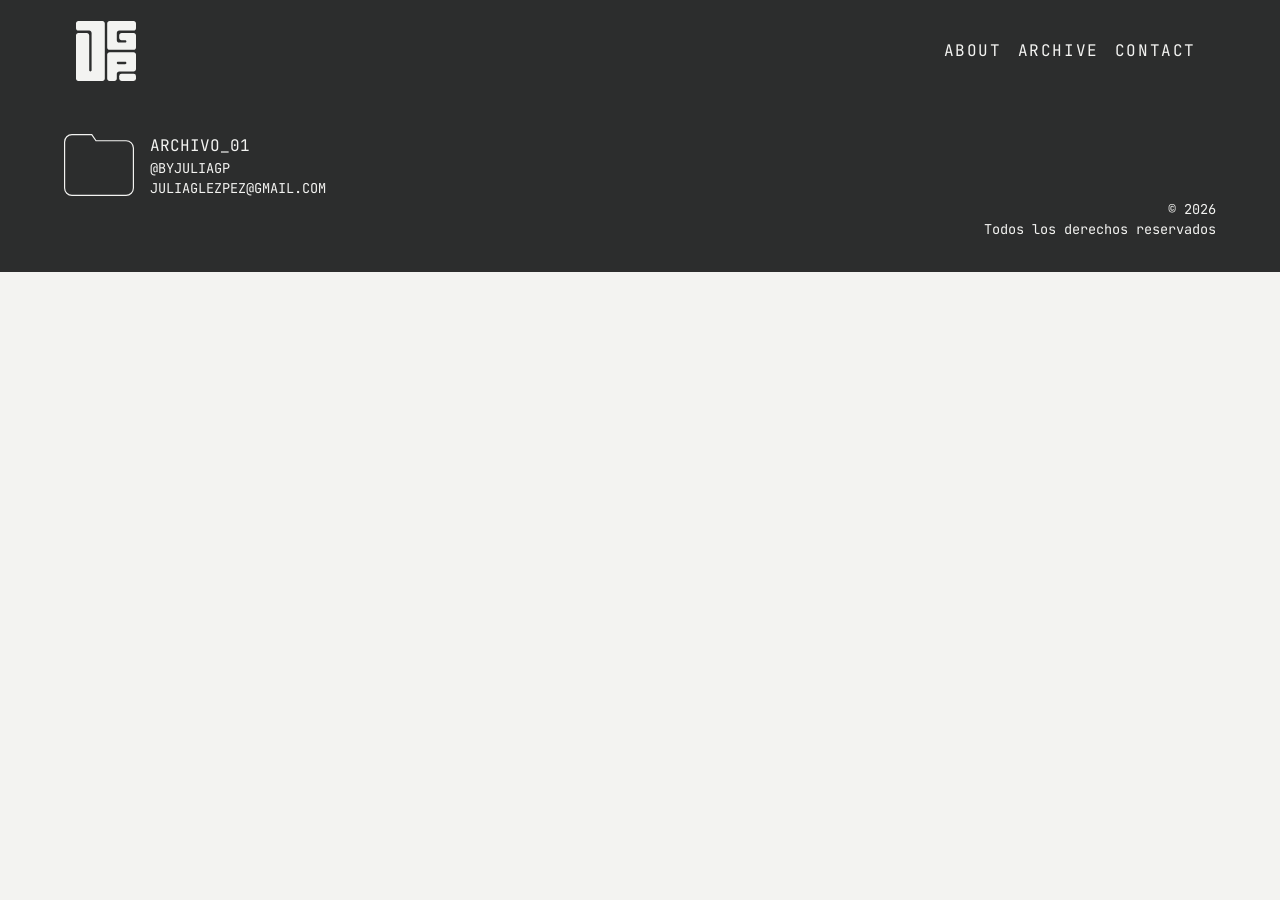
==== Airstream.html @ 1e3fc36c "Desarrollo de la página de detalle de proyecto y creación de plantilla reutilizable Diseño e impleme" ====
<!doctype html>
<html lang="en">
  <head>
    <meta charset="UTF-8" />
    <meta name="viewport" content="width=device-width, initial-scale=1.0" />
    <title>Arc | INTERIORES</title>
    <link
      href="https://cdn.jsdelivr.net/npm/bootstrap@5.3.8/dist/css/bootstrap.min.css"
      rel="stylesheet"
    />
    <link rel="preconnect" href="https://fonts.googleapis.com" />
    <link rel="preconnect" href="https://fonts.gstatic.com" crossorigin />
    <link
      href="https://fonts.googleapis.com/css2?family=JetBrains+Mono:ital,wght@0,100..800;1,100..800&family=Special+Gothic+Condensed+One&display=swap"
      rel="stylesheet"
    />
    <link rel="stylesheet" href="/css/style.css" />
    <script src="js/script.js" defer></script>
  </head>
  <body>
    <header>
      <nav class="navbar navbar-expand-lg navbar-dark portfolio__navbar">
        <div class="container-fluid">
          <a href="index.html" class="navbar-brand portfolio__navbar-logo">
            <img src="img/logos/monograma_blanco.svg" alt="Logo JGP" />
          </a>

          <button
            class="navbar-toggler"
            type="button"
            data-bs-toggle="collapse"
            data-bs-target="#portfolioMenu"
          >
            <span class="navbar-toggler-icon"></span>
          </button>

          <div class="collapse navbar-collapse" id="portfolioMenu">
            <ul class="navbar-nav ms-auto">
              <li class="nav-item">
                <a href="#about" class="nav-link"> About </a>
              </li>

              <li class="nav-item">
                <a href="#archive" class="nav-link"> Archive </a>
              </li>

              <li class="nav-item">
                <a href="#contact" class="nav-link"> Contact </a>
              </li>
            </ul>
          </div>
        </div>
      </nav>
    </header>
    <main></main>
    <footer>
      <div class="footer">
        <div class="footer__marca">
          <img src="img/logos/SVG/folder-borde.svg" alt="Archivo" />

          <div class="footer__texto">
            <p class="footer__nombre">ARCHIVO_01</p>

            <p class="footer__descripcion">
              @byjuliagp
              <br />
              juliaglezpez@gmail.com
            </p>
          </div>
        </div>

        <div class="footer__legal">
          <p>© 2026</p>
          <p>Todos los derechos reservados</p>
        </div>
      </div>
    </footer>
  </body>
</html>
---- css/style.css ----
/*VARIABLES*/
@import url("variables.css");

/*COMPONENTES*/
@import url("componentes/botones.css");
@import url("componentes/card.css");
@import url("componentes/footer.css");
@import url("componentes/navbar.css");

@import url("categorias.css");
@import url("proyectos.css");

body {
  background-color: var(--color-fondo);
  overflow-x: hidden;
}

/*HERO*/
.hero {
  min-height: 100vh;
  padding: var(--pm-l) var(--pm-xl);
  background-color: var(--color-fondo);
  border-radius: var(--radius);
}

.hero__header {
  display: grid;
  grid-template-columns: 3fr 1fr;
  gap: 2rem;
  position: relative;
  z-index: 2;
}

.hero__watermark {
  position: absolute;
  right: -50px;
  bottom: -50px;
  z-index: 0;
}

.hero__watermark img {
  width: 700px;
  opacity: 0.05;
}

.hero__info {
  position: relative;
  display: flex;
  flex-direction: column;
  padding: var(--pm-xl);
  position: relative;
  overflow: hidden;
}

.hero__label {
  font-family: var(--typo-texto);
  font-size: var(--tf-detalle);
  text-transform: uppercase;
  margin-bottom: var(--pm-m);
}

.hero__title {
  font-family: var(--typo-titulo);
  font-size: var(--tf-hero);
  line-height: 0.9;
  padding-bottom: var(--pm-l);
  margin-bottom: var(--pm-s);
  text-transform: uppercase;
  border-bottom: var(--border);
}

.hero__description {
  padding-top: var(--pm-m);
  width: 60%;
}

.hero__description p {
  font-family: var(--typo-texto);
  text-transform: uppercase;
}

.hero__explore {
  margin-top: var(--pm-xl);
  font-family: var(--typo-texto);
  text-transform: uppercase;
  letter-spacing: 0.08em;
}

.hero__metadata {
  margin-top: var(--pm-xl);
  display: flex;
  flex-direction: column;
  gap: var(--pm-xl);
  font-family: var(--typo-texto);
}

.hero__metadata span {
  display: block;
  margin-bottom: 0.5rem;
  opacity: 0.6;
  text-transform: uppercase;
  font-size: 0.75rem;
}

.hero__metadata p {
  margin: 0;
  font-size: 0.9rem;
}

.hero__visual {
  display: flex;
  flex-direction: column;
  gap: var(--pm-m);
  padding: var(--pm-xl);
}

.hero__folder {
  padding: 0;
  border-radius: var(--radius);
  display: flex;
  align-items: center;
  justify-content: center;
}

.hero__folder img {
  width: 100%;
  display: block;
  border-radius: var(--radius);
}

.hero__cta {
  display: grid;
  grid-template-columns: 1fr 1fr;
  gap: var(--pm-m);
  margin-top: var(--pm-s);
}

.hero__cta a {
  display: flex;
  flex-direction: column;
  justify-content: space-between;
  min-height: 120px;
  padding: var(--pm-l);
  border-radius: var(--radius);
  text-decoration: none;
  color: var(--color-fondo);
  font-family: var(--typo-texto);
  transition: var(--animacion);
}

.hero__cta a:first-child {
  background-color: var(--color-producto);
}

.hero__cta a:last-child {
  background-color: var(--color-interiores);
}

/*ABOUT*/
/*=================
    ABOUT
=================*/

.about {
  padding: var(--pm-xl);
  background-color: var(--color-oscuro);
}

.about__card {
  background-color: var(--color-acento);
  border-radius: var(--radius);
  padding: var(--pm-l);
}

.about__card .row {
  background-color: var(--color-fondo);
  border-radius: var(--radius);
  min-height: 300px;
}

.about__content {
  padding: var(--pm-l);
}

.about__title {
  font-family: var(--typo-titulo);
  font-size: var(--tf-titulo);
  text-transform: uppercase;
  margin-bottom: var(--pm-l);
}

.about__text {
  max-width: 350px;
  font-family: var(--typo-texto);
  line-height: var(--lh-body);
  padding-bottom: var(--pm-m);
  padding-top: var(--pm-m);
  border-bottom: var(--border);
  border-top: var(--border);
}

.about__logo {
  height: 100%;
  display: flex;
  align-items: center;
  padding: 0;
  justify-content: flex-end;

  padding-left: var(--pm-m);
}

.about__logo img {
  width: 35%;
  max-width: none;
}

/*CATEGORÍAS*/
.proyectos {
  padding: var(--pm-xl);
  background-color: var(--color-oscuro);
}

.proyectos__cabecera {
  display: flex;
  justify-content: space-between;
  align-items: center;
  margin-bottom: var(--pm-l);
}

.proyectos__titulo {
  font-family: var(--typo-titulo);
  font-size: var(--tf-titulo);
  color: var(--color-fondo);
  text-transform: uppercase;
  margin: 0;
}

.proyectos__etiqueta {
  font-family: var(--typo-texto);
  font-size: var(--tf-texto);
  color: var(--color-fondo);
  text-transform: uppercase;
  margin: 0;
}

.proyectos__banner {
  border-radius: var(--radius);
  padding: var(--pm-l);
  margin-bottom: var(--pm-m);
}

.proyectos__banner--grafico {
  background-color: var(--color-grafico);
}

.proyectos__banner--producto {
  background-color: var(--color-producto);
}

.proyectos__banner--interiores {
  background-color: var(--color-interiores);
}
.proyectos__contenido {
  color: var(--color-fondo);
}

.proyectos__nombre {
  font-family: var(--typo-titulo);
  font-size: var(--tf-titulo);
  text-transform: uppercase;
  margin-bottom: var(--pm-m);
}

.proyectos__linea {
  width: 250px;
  height: 2px;
  background-color: var(--color-fondo);
  margin-bottom: var(--pm-m);
}

.proyectos__descripcion {
  font-family: var(--typo-texto);
  max-width: 320px;
  margin: 0;
}

.proyectos__cta {
  display: flex;
  align-items: center;
  justify-content: space-between;
  min-height: 120px;
  padding: var(--pm-l);
  background-color: var(--color-fondo);
  border-radius: var(--radius);
  text-decoration: none;
  color: var(--color-oscuro);
  font-family: var(--typo-texto);
  transition: var(--animacion);
}

.proyectos__cta:hover {
  transform: translateY(-2px);
}

/*CONTACTO*/
.contacto {
  padding: var(--pm-xl);
  background-color: var(--color-oscuro);
}

.contacto__marco {
  background-color: var(--color-acento);
  border-radius: var(--radius);
  padding: 1rem;
}

.contacto__contenido {
  background-color: var(--color-fondo);
  border-radius: var(--radius);
  padding: var(--pm-2xl);
}

.contacto__titulo {
  font-family: var(--typo-titulo);
  font-size: var(--tf-titulo);
  text-transform: uppercase;
  margin-bottom: var(--pm-l);
}

.contacto__linea {
  width: 250px;
  height: 2px;
  background-color: var(--color-oscuro);
  margin-bottom: var(--pm-l);
}

.contacto__texto {
  font-family: var(--typo-texto);
  max-width: 350px;
}

.contacto__label {
  font-family: var(--typo-texto);
  text-transform: uppercase;
}

.contacto__input {
  border: none;
  border-bottom: var(--border);
  border-radius: 0;
  background: transparent;
  font-family: var(--typo-texto);
}

.contacto__input:focus {
  box-shadow: none;
  background: transparent;
}

.contacto__boton {
  border: var(--border);
  border-radius: var(--radius);
  background: transparent;
  padding: 1rem 2rem;
  font-family: var(--typo-texto);
}
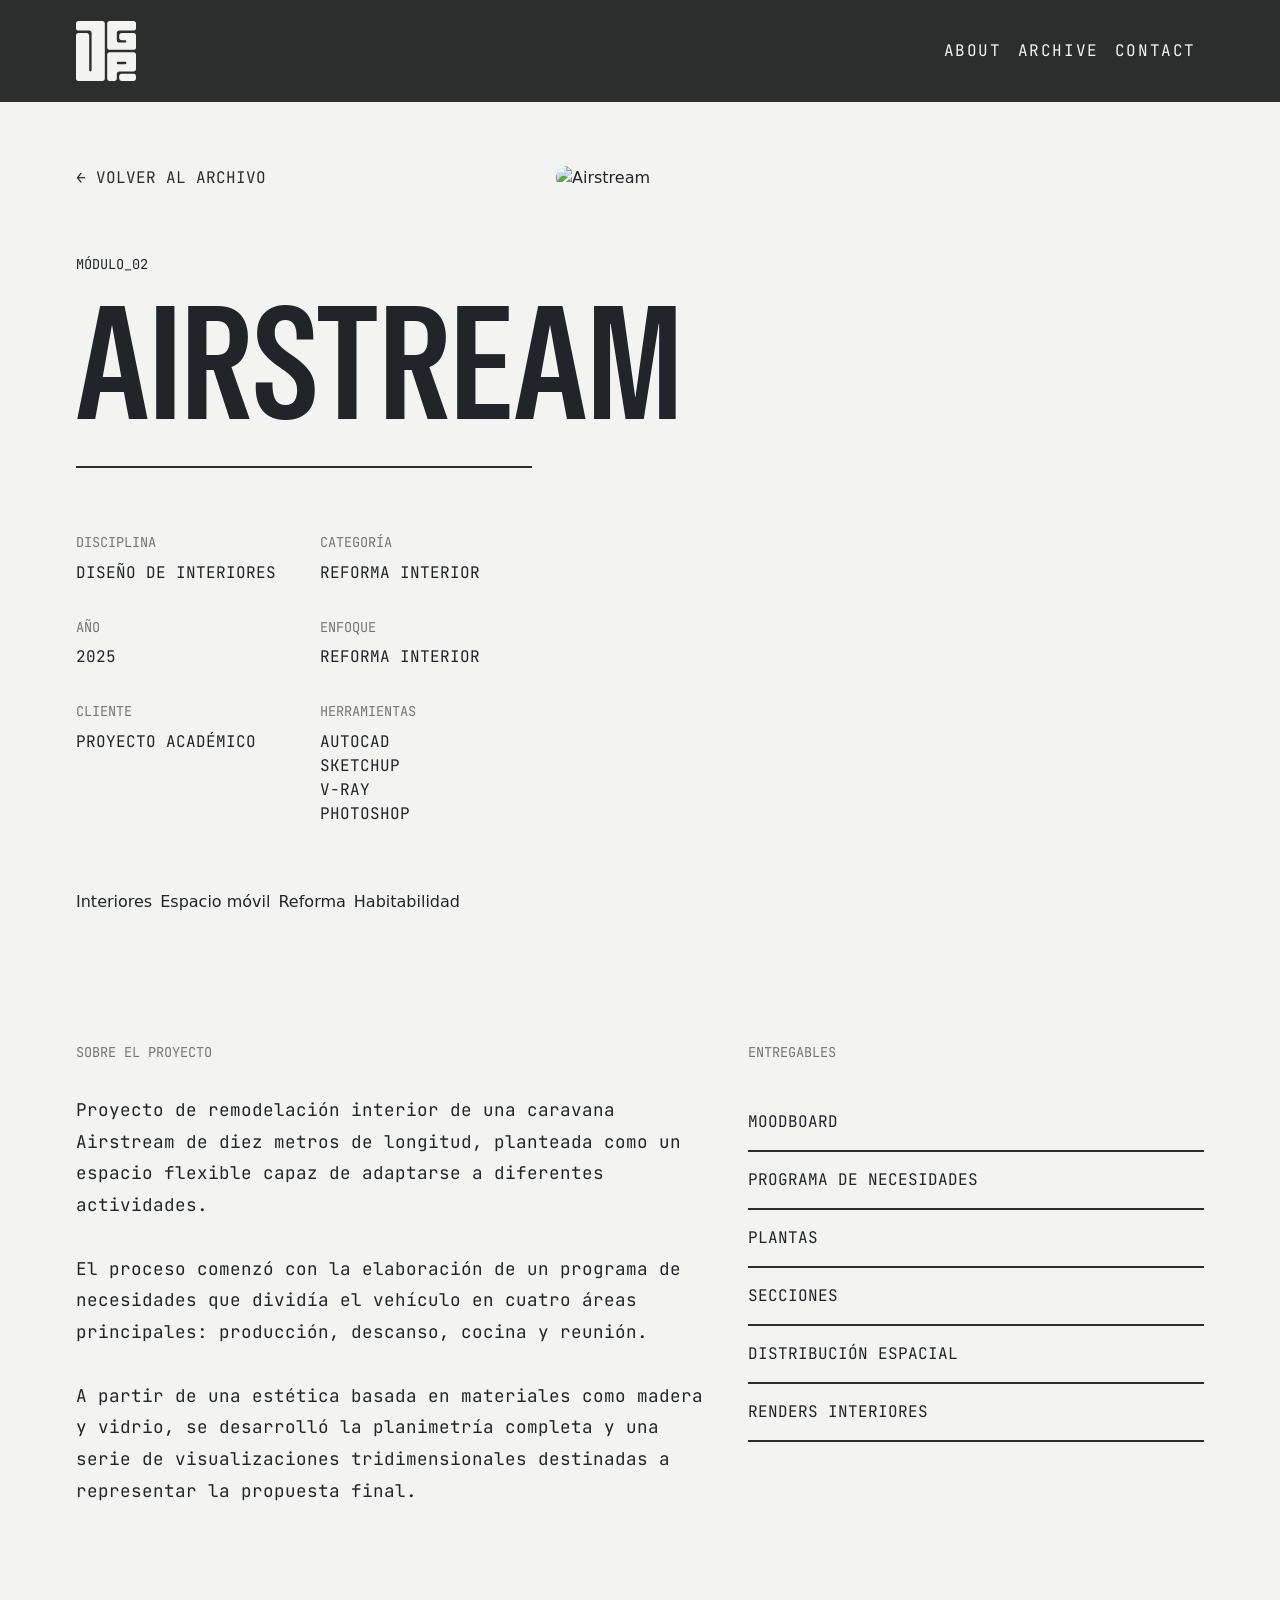
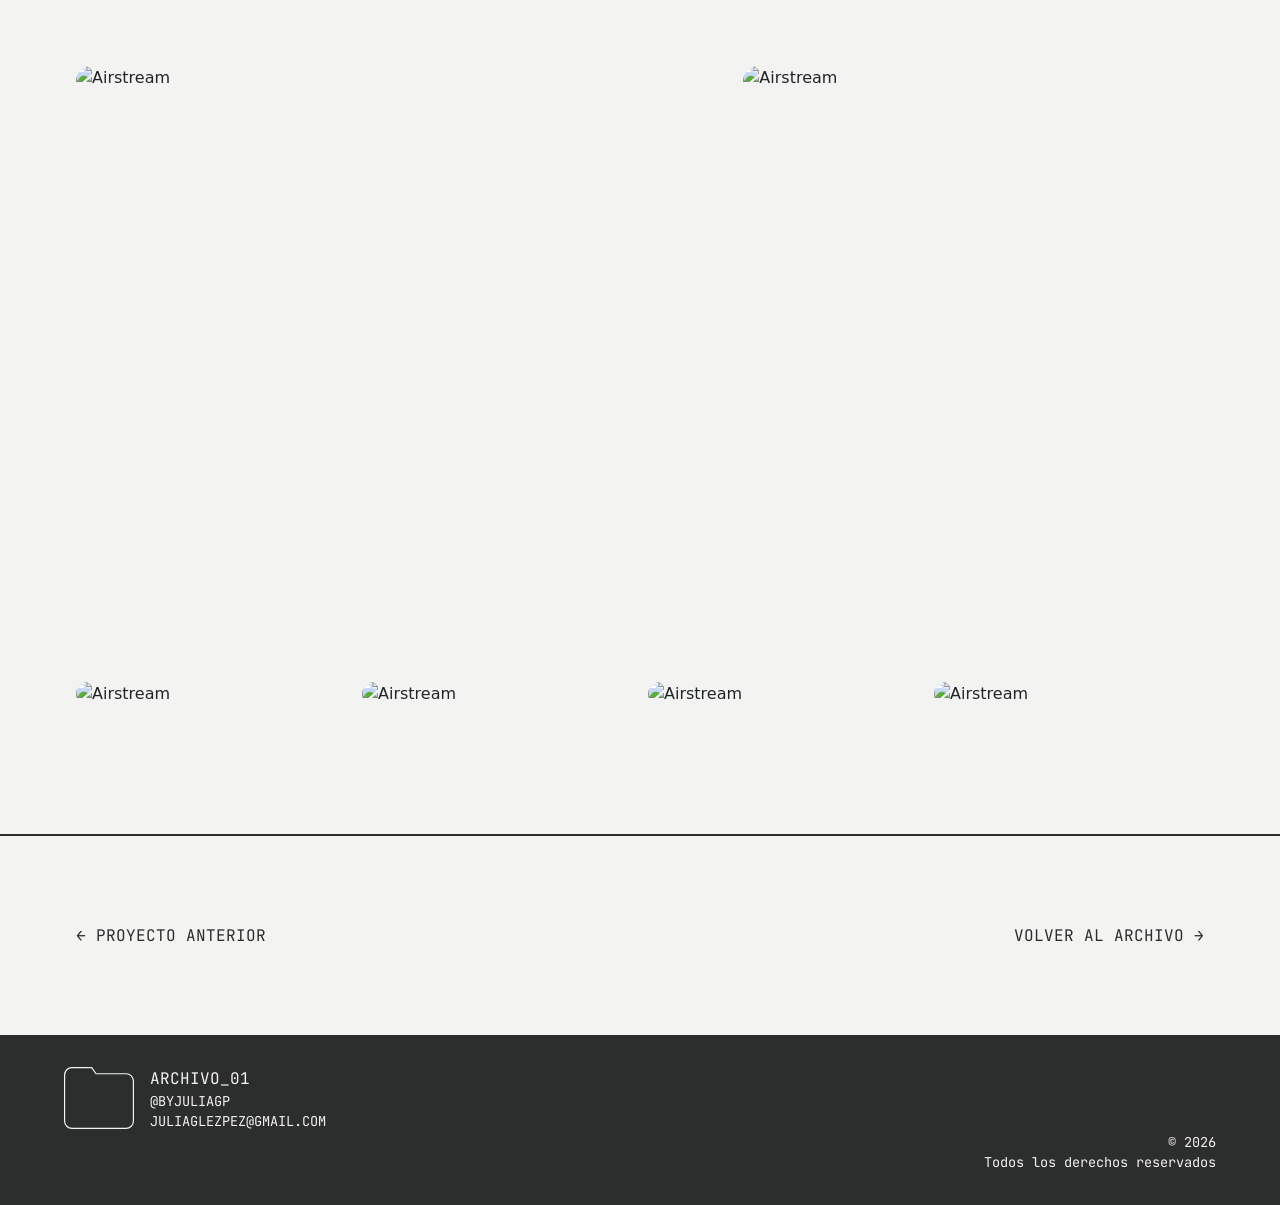
==== commit 7b0512ef: "Preparación de la estructura base de las páginas de proyecto Desarrollo y configuración de la estruc" ====
--- a/Airstream.html
+++ b/Airstream.html
@@ -52,7 +52,207 @@
         </div>
       </nav>
     </header>
-    <main></main>
+    <main>
+      <section class="proyecto__hero">
+        <div class="container-fluid">
+          <div class="row g-4 align-items-start">
+            <div class="col-12 col-lg-5">
+              <div class="proyecto__hero-info">
+                <a href="grafico.html" class="proyecto__volver">
+                  ← Volver al archivo
+                </a>
+
+                <p class="proyecto__etiqueta">MÓDULO_02</p>
+
+                <h1 class="proyecto__titulo">AIRSTREAM</h1>
+
+                <div class="proyecto__metadatos">
+                  <div class="proyecto__dato">
+                    <span>DISCIPLINA</span>
+                    <p>Diseño de interiores</p>
+                  </div>
+
+                  <div class="proyecto__dato">
+                    <span>CATEGORÍA</span>
+                    <p>Reforma interior</p>
+                  </div>
+
+                  <div class="proyecto__dato">
+                    <span>AÑO</span>
+                    <p>2025</p>
+                  </div>
+
+                  <div class="proyecto__dato">
+                    <span>ENFOQUE</span>
+                    <p>Reforma interior</p>
+                  </div>
+
+                  <div class="proyecto__dato">
+                    <span>CLIENTE</span>
+                    <p>Proyecto académico</p>
+                  </div>
+
+                  <div class="proyecto__dato">
+                    <span>HERRAMIENTAS</span>
+                    <p>
+                      AutoCAD<br />
+                      SketchUp<br />
+                      V-Ray<br />
+                      Photoshop
+                    </p>
+                  </div>
+                </div>
+
+                <div class="proyecto__tags">
+                  <span class="categoria__tag">Interiores</span>
+                  <span class="categoria__tag">Espacio móvil</span>
+                  <span class="categoria__tag">Reforma</span>
+                  <span class="categoria__tag">Habitabilidad</span>
+                </div>
+              </div>
+            </div>
+
+            <div class="col-12 col-lg-7">
+              <div class="proyecto__hero-imagen">
+                <img src="img/hero/hero-airstream.webp" alt="Airstream" />
+              </div>
+            </div>
+          </div>
+        </div>
+      </section>
+
+      <section class="proyecto__info">
+        <div class="container-fluid">
+          <div class="row">
+            <div class="col-12 col-lg-7">
+              <div class="proyecto__descripcion">
+                <p class="proyecto__apartado">SOBRE EL PROYECTO</p>
+
+                <p class="proyecto__texto">
+                  Proyecto de remodelación interior de una caravana Airstream de
+                  diez metros de longitud, planteada como un espacio flexible
+                  capaz de adaptarse a diferentes actividades.
+                </p>
+
+                <p class="proyecto__texto">
+                  El proceso comenzó con la elaboración de un programa de
+                  necesidades que dividía el vehículo en cuatro áreas
+                  principales: producción, descanso, cocina y reunión.
+                </p>
+
+                <p class="proyecto__texto">
+                  A partir de una estética basada en materiales como madera y
+                  vidrio, se desarrolló la planimetría completa y una serie de
+                  visualizaciones tridimensionales destinadas a representar la
+                  propuesta final.
+                </p>
+              </div>
+            </div>
+
+            <div class="col-12 col-lg-5">
+              <div class="proyecto__entregables">
+                <p class="proyecto__apartado">ENTREGABLES</p>
+
+                <ul class="proyecto__lista">
+                  <li>Moodboard</li>
+                  <li>Programa de necesidades</li>
+                  <li>Plantas</li>
+                  <li>Secciones</li>
+                  <li>Distribución espacial</li>
+                  <li>Renders interiores</li>
+                </ul>
+              </div>
+            </div>
+          </div>
+        </div>
+      </section>
+
+      <section class="proyecto__galeria">
+        <div class="container-fluid">
+          <div class="row g-3">
+            <div class="col-12 col-lg-7">
+              <img
+                src="https://placehold.co/1200x800"
+                alt="Airstream"
+                class="proyecto__imagen proyecto__imagen--grande"
+              />
+            </div>
+
+            <div class="col-12 col-lg-5">
+              <img
+                src="https://placehold.co/1200x800"
+                alt="Airstream"
+                class="proyecto__imagen proyecto__imagen--vertical"
+              />
+            </div>
+
+            <div class="col-6 col-lg-3">
+              <img
+                src="https://placehold.co/600x600"
+                alt="Airstream"
+                class="proyecto__imagen"
+              />
+            </div>
+
+            <div class="col-6 col-lg-3">
+              <img
+                src="https://placehold.co/600x600"
+                alt="Airstream"
+                class="proyecto__imagen"
+              />
+            </div>
+
+            <div class="col-6 col-lg-3">
+              <img
+                src="https://placehold.co/600x600"
+                alt="Airstream"
+                class="proyecto__imagen"
+              />
+            </div>
+
+            <div class="col-6 col-lg-3">
+              <img
+                src="https://placehold.co/600x600"
+                alt="Airstream"
+                class="proyecto__imagen"
+              />
+            </div>
+          </div>
+        </div>
+      </section>
+
+      <section class="proyecto__navegacion">
+        <div class="container-fluid">
+          <div class="row align-items-center">
+            <div class="col-4">
+              <a
+                href="camden-rats.html"
+                class="proyecto__nav proyecto__nav--anterior"
+              >
+                ← Proyecto anterior
+              </a>
+            </div>
+
+            <div class="col-4 text-center">
+              <img
+                src="img/logos/SVG/folder-borde.svg"
+                alt="Archivo"
+                class="proyecto__nav-logo"
+              />
+            </div>
+
+            <div class="col-4 text-end">
+              <a
+                href="grafico.html"
+                class="proyecto__nav proyecto__nav--siguiente"
+              >
+                Volver al archivo →
+              </a>
+            </div>
+          </div>
+        </div>
+      </section>
+    </main>
     <footer>
       <div class="footer">
         <div class="footer__marca">
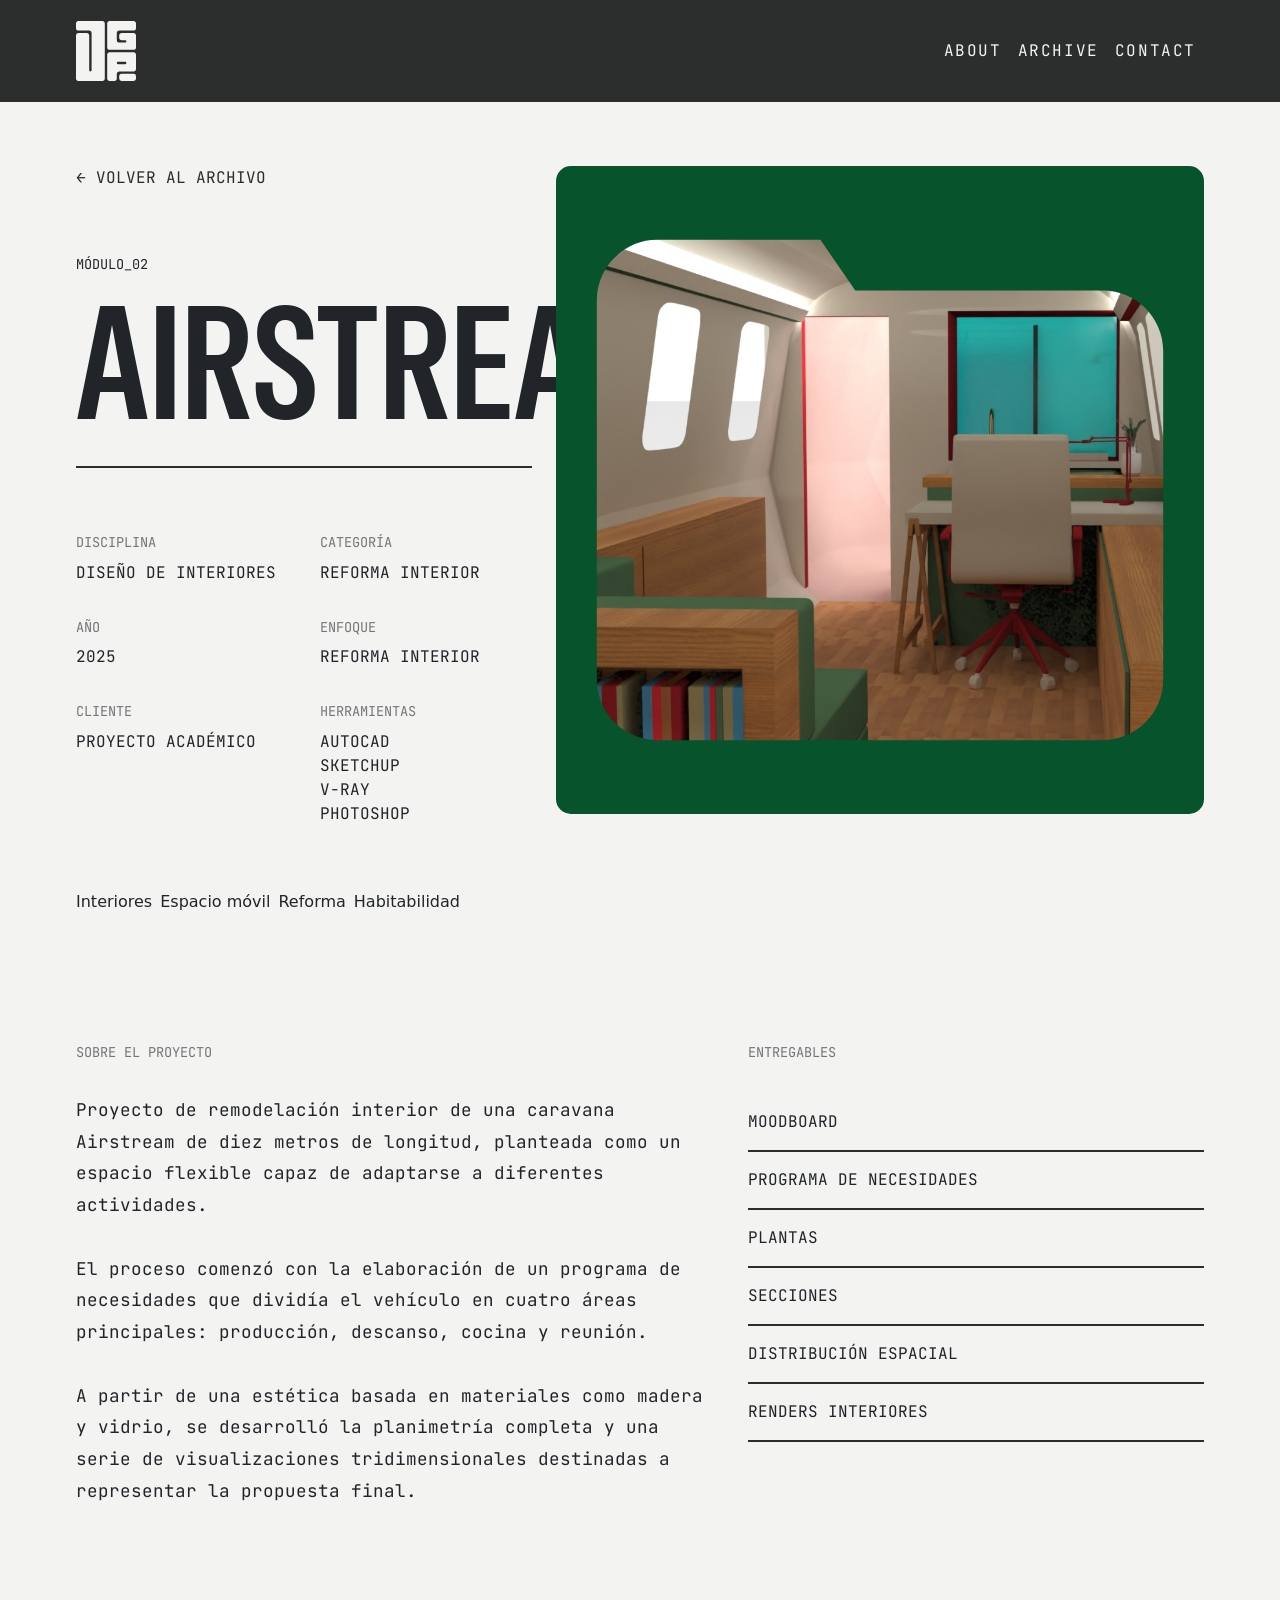
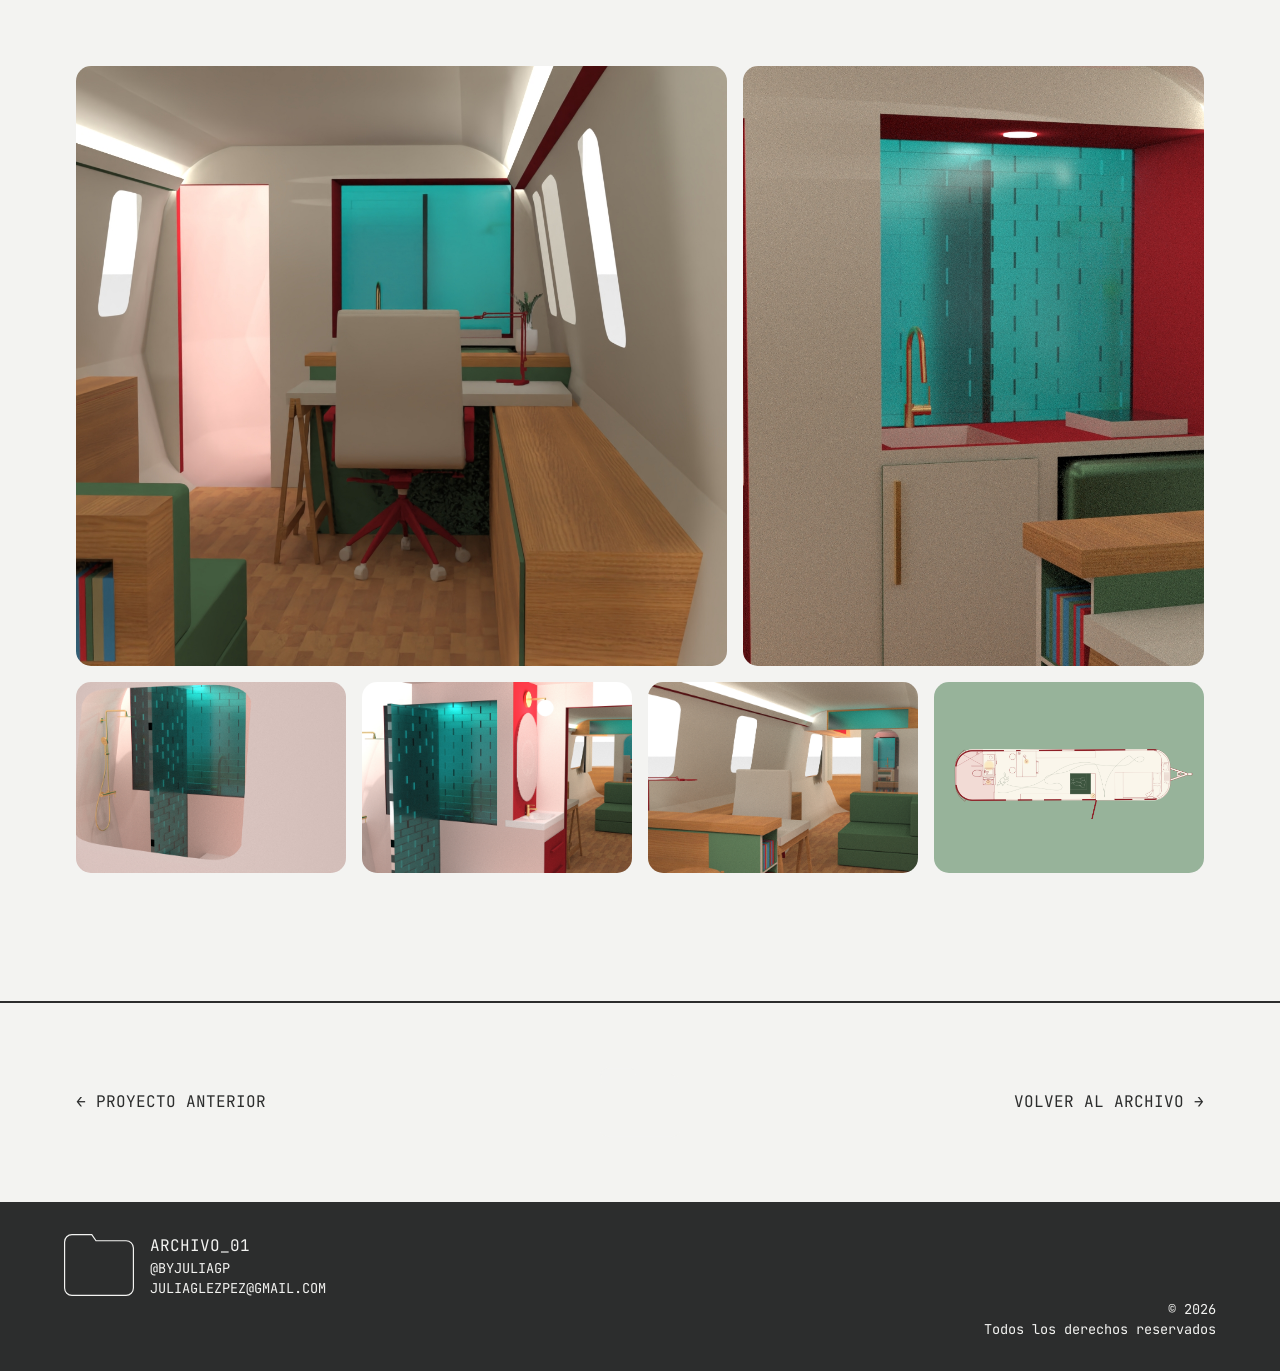
==== commit 74221038: "Finalización de la parte visual, incorporación de recursos y corrección de navegación Finalización d" ====
--- a/Airstream.html
+++ b/Airstream.html
@@ -4,6 +4,7 @@
     <meta charset="UTF-8" />
     <meta name="viewport" content="width=device-width, initial-scale=1.0" />
     <title>Arc | INTERIORES</title>
+    <link rel="icon" type="image/svg+xml" href="img/logos/monograma.svg" />
     <link
       href="https://cdn.jsdelivr.net/npm/bootstrap@5.3.8/dist/css/bootstrap.min.css"
       rel="stylesheet"
@@ -37,15 +38,15 @@
           <div class="collapse navbar-collapse" id="portfolioMenu">
             <ul class="navbar-nav ms-auto">
               <li class="nav-item">
-                <a href="#about" class="nav-link"> About </a>
+                <a href="index.html#about" class="nav-link"> About </a>
               </li>
 
               <li class="nav-item">
-                <a href="#archive" class="nav-link"> Archive </a>
+                <a href="index.html#archive" class="nav-link"> Archive </a>
               </li>
 
               <li class="nav-item">
-                <a href="#contact" class="nav-link"> Contact </a>
+                <a href="index.html#contact" class="nav-link"> Contact </a>
               </li>
             </ul>
           </div>
@@ -58,7 +59,7 @@
           <div class="row g-4 align-items-start">
             <div class="col-12 col-lg-5">
               <div class="proyecto__hero-info">
-                <a href="grafico.html" class="proyecto__volver">
+                <a href="interiores.html" class="proyecto__volver">
                   ← Volver al archivo
                 </a>
 
@@ -114,7 +115,10 @@
 
             <div class="col-12 col-lg-7">
               <div class="proyecto__hero-imagen">
-                <img src="img/hero/hero-airstream.webp" alt="Airstream" />
+                <img
+                  src="img/interiores/airstream/hero_proyecto_ast.svg"
+                  alt="Airstream"
+                />
               </div>
             </div>
           </div>
@@ -172,7 +176,7 @@
           <div class="row g-3">
             <div class="col-12 col-lg-7">
               <img
-                src="https://placehold.co/1200x800"
+                src="img/interiores/airstream/Render 1.jpg"
                 alt="Airstream"
                 class="proyecto__imagen proyecto__imagen--grande"
               />
@@ -180,7 +184,7 @@
 
             <div class="col-12 col-lg-5">
               <img
-                src="https://placehold.co/1200x800"
+                src="img/interiores/airstream/Render 2.jpg"
                 alt="Airstream"
                 class="proyecto__imagen proyecto__imagen--vertical"
               />
@@ -188,31 +192,31 @@
 
             <div class="col-6 col-lg-3">
               <img
-                src="https://placehold.co/600x600"
-                alt="Airstream"
-                class="proyecto__imagen"
-              />
-            </div>
-
-            <div class="col-6 col-lg-3">
-              <img
-                src="https://placehold.co/600x600"
-                alt="Airstream"
-                class="proyecto__imagen"
-              />
-            </div>
-
-            <div class="col-6 col-lg-3">
-              <img
-                src="https://placehold.co/600x600"
-                alt="Airstream"
-                class="proyecto__imagen"
-              />
-            </div>
-
-            <div class="col-6 col-lg-3">
-              <img
-                src="https://placehold.co/600x600"
+                src="img/interiores/airstream/Render 3.jpg"
+                alt="Airstream"
+                class="proyecto__imagen"
+              />
+            </div>
+
+            <div class="col-6 col-lg-3">
+              <img
+                src="img/interiores/airstream/Render 4.jpg"
+                alt="Airstream"
+                class="proyecto__imagen"
+              />
+            </div>
+
+            <div class="col-6 col-lg-3">
+              <img
+                src="img/interiores/airstream/Render 5.jpg"
+                alt="Airstream"
+                class="proyecto__imagen"
+              />
+            </div>
+
+            <div class="col-6 col-lg-3">
+              <img
+                src="img/interiores/airstream/Caravana colorear-01.jpg"
                 alt="Airstream"
                 class="proyecto__imagen"
               />
@@ -226,7 +230,7 @@
           <div class="row align-items-center">
             <div class="col-4">
               <a
-                href="camden-rats.html"
+                href="relectio.html"
                 class="proyecto__nav proyecto__nav--anterior"
               >
                 ← Proyecto anterior
@@ -243,7 +247,7 @@
 
             <div class="col-4 text-end">
               <a
-                href="grafico.html"
+                href="interiores.html"
                 class="proyecto__nav proyecto__nav--siguiente"
               >
                 Volver al archivo →
--- a/css/style.css
+++ b/css/style.css
@@ -2,8 +2,6 @@
 @import url("variables.css");
 
 /*COMPONENTES*/
-@import url("componentes/botones.css");
-@import url("componentes/card.css");
 @import url("componentes/footer.css");
 @import url("componentes/navbar.css");
 
